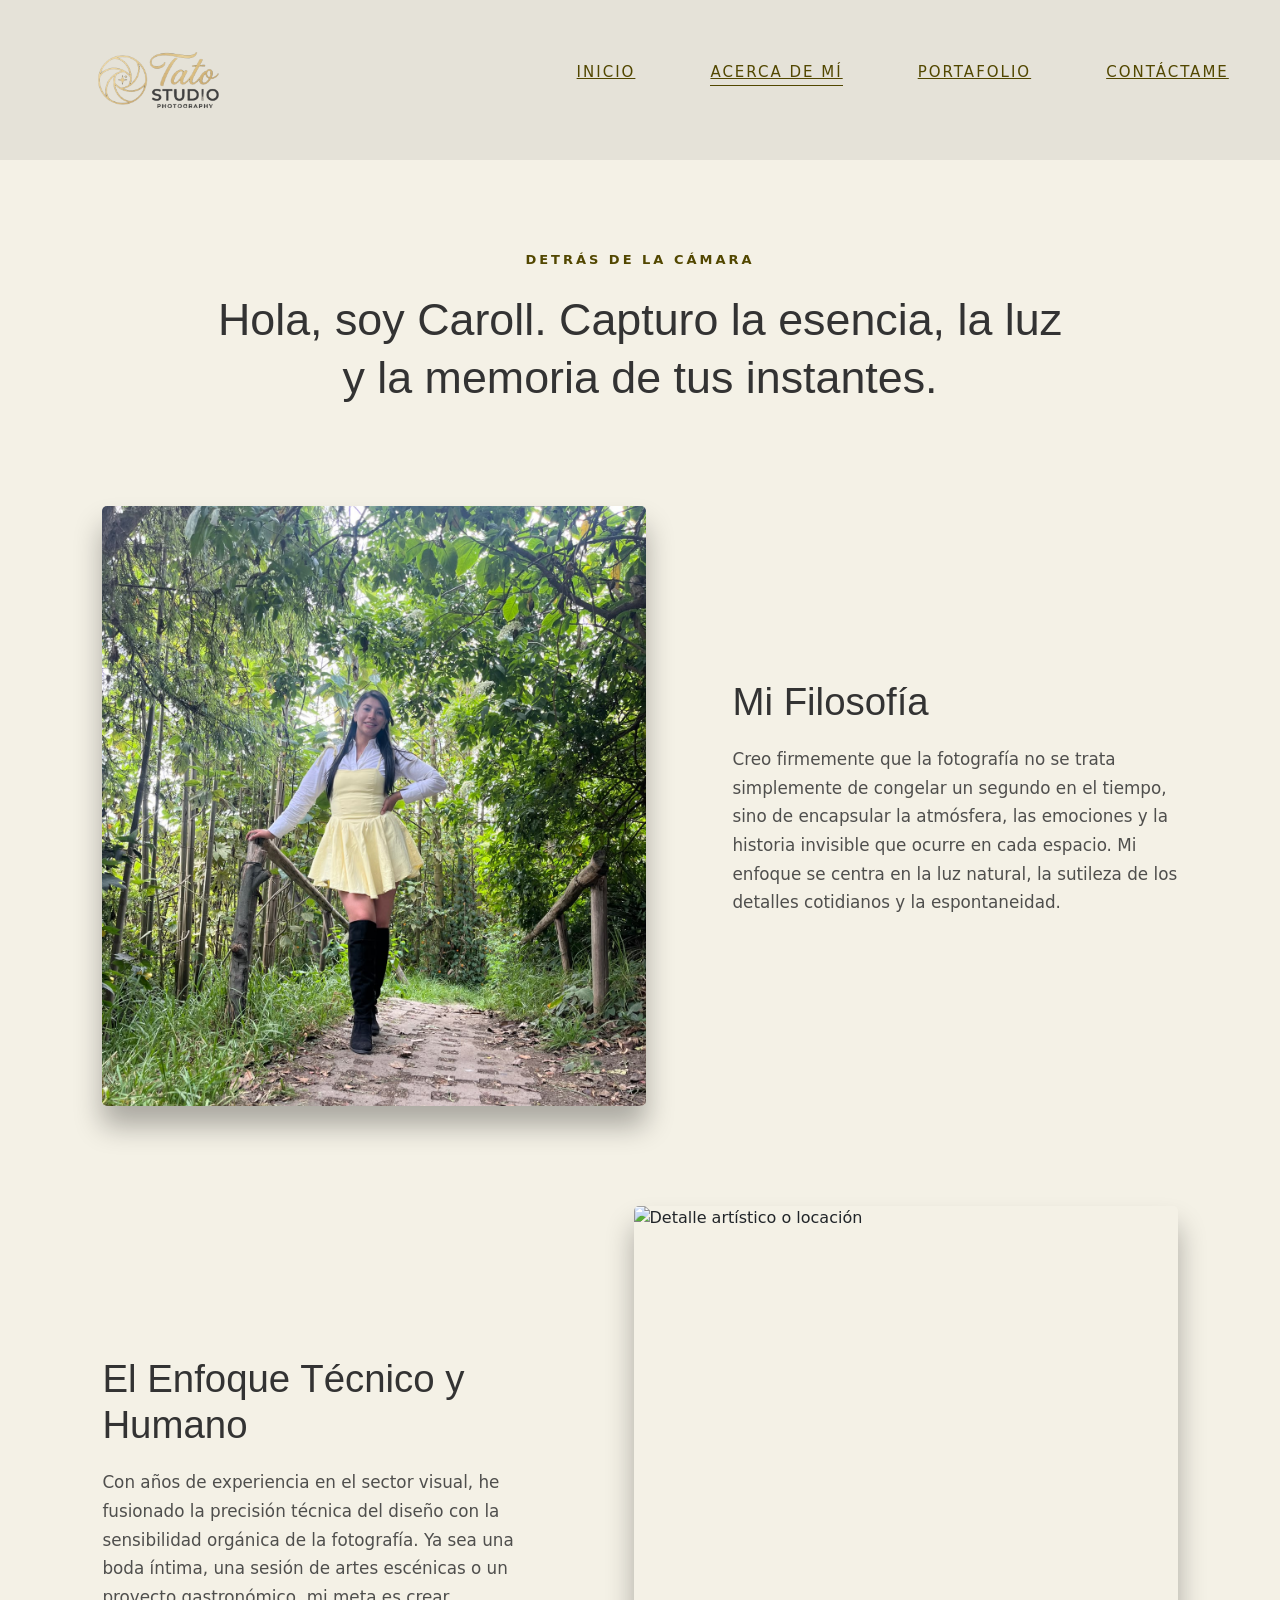
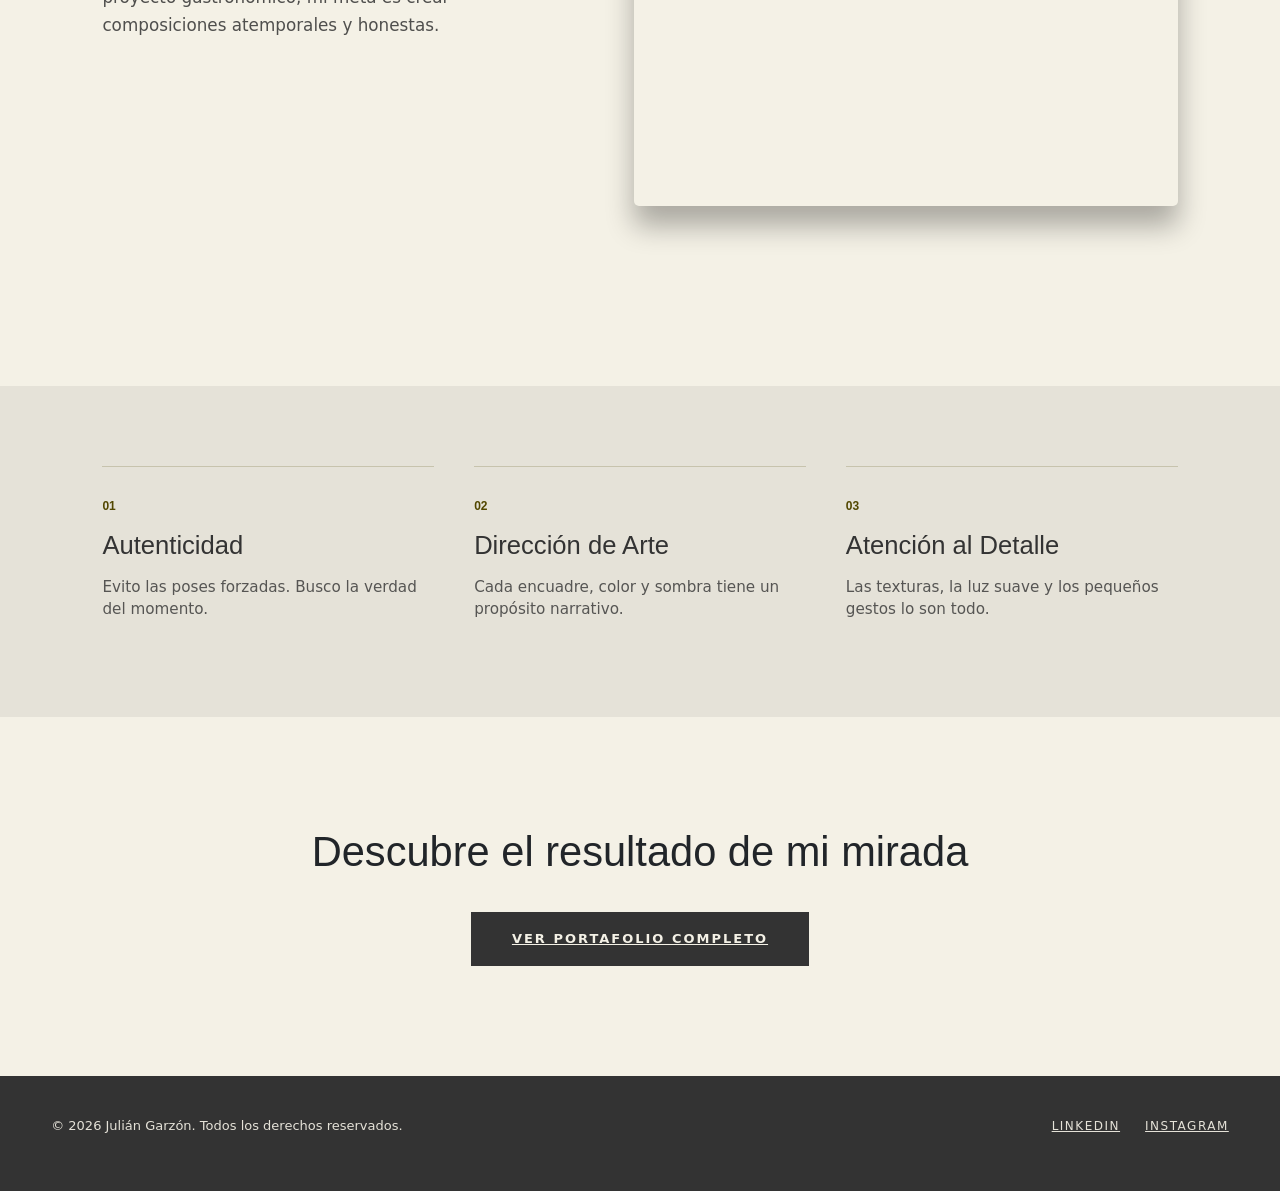
==== pages/about.html @ 3dd72773 "Primer commit - Estructura completa de TatoStudio" ====
<!DOCTYPE html>
<html lang="es">

<head>
    <meta charset="UTF-8">
    <meta name="viewport" content="width=device-width, initial-scale=1.0">
    <title>Acerca de mí - Tato Studio</title>
    <meta name="description"
        content="Conoce la historia detrás del lente en Tato Studio. Descubre la filosofía artística, enfoque y pasión de nuestra fotógrafa profesional.">
    <link rel="icon" type="image/x-icon" href="../assets/favicon.ico">
    <link rel="stylesheet" href="../styles/styles.css">
    <link href="https://cdn.jsdelivr.net/npm/bootstrap@5.3.8/dist/css/bootstrap.min.css" rel="stylesheet"
        integrity="sha384-sRIl4kxILFvY47J16cr9ZwB07vP4J8+LH7qKQnuqkuIAvNWLzeN8tE5YBujZqJLB" crossorigin="anonymous">
</head>

<body>
    <header class="main-header">
        <div class="logo">
            <a href="../index.html">
                <img src="../assets/img-tato-studio.png" alt="Tato Studio">
            </a>
        </div>
        <nav class="main-nav">
            <ul>
                <li><a href="../index.html">Inicio</a></li>
                <li><a href="about.html" class="active">Acerca de mí</a></li>
                <li><a href="portfolio.html">Portafolio</a></li>
                <li><a href="contact.html">Contáctame</a></li>
            </ul>
        </nav>
    </header>

    <main>
        <section class="about-hero">
            <span class="subtitle">Detrás de la cámara</span>
            <h1>Hola, soy Caroll. Capturo la esencia, la luz y la memoria de tus instantes.</h1>
        </section>

        <section class="about-story">
            <div class="story-block">
                <div class="story-image">
                    <img src="../assets/caroll2.jpeg" alt="Fotógrafa trabajando en el estudio">
                </div>
                <div class="story-text">
                    <h2>Mi Filosofía</h2>
                    <p>Creo firmemente que la fotografía no se trata simplemente de congelar un segundo en el tiempo, sino de encapsular la atmósfera, las emociones y la historia invisible que ocurre en cada espacio. Mi enfoque se centra en la luz natural, la sutileza de los detalles cotidianos y la espontaneidad.</p>
                </div>
            </div>

            <div class="story-block reverse">
                <div class="story-image">
                    <img src="../assets/danza.jpg" alt="Detalle artístico o locación">
                </div>
                <div class="story-text">
                    <h2>El Enfoque Técnico y Humano</h2>
                    <p>Con años de experiencia en el sector visual, he fusionado la precisión técnica del diseño con la sensibilidad orgánica de la fotografía. Ya sea una boda íntima, una sesión de artes escénicas o un proyecto gastronómico, mi meta es crear composiciones atemporales y honestas.</p>
                </div>
            </div>
        </section>

        <section class="about-manifesto">
            <div class="manifesto-item">
                <span>01</span>
                <h3>Autenticidad</h3>
                <p>Evito las poses forzadas. Busco la verdad del momento.</p>
            </div>
            <div class="manifesto-item">
                <span>02</span>
                <h3>Dirección de Arte</h3>
                <p>Cada encuadre, color y sombra tiene un propósito narrativo.</p>
            </div>
            <div class="manifesto-item">
                <span>03</span>
                <h3>Atención al Detalle</h3>
                <p>Las texturas, la luz suave y los pequeños gestos lo son todo.</p>
            </div>
        </section>

        <section class="about-cta">
            <h2>Descubre el resultado de mi mirada</h2>
            <div class="cta-buttons">
                <a href="portfolio.html" class="btn-primary">Ver Portafolio Completo</a>
            </div>
        </section>
    </main>

    <footer class="main-footer">
        <div class="footer-logo">
            <p>&copy; 2026 Julián Garzón. Todos los derechos reservados.</p>
        </div>
        <nav class="social_links">
            <ul>
                <li><a href="https://www.linkedin.com/in/caroll-molina-jerez-60795697/" target="_blank">LinkedIn</a></li>
                <li><a href="https://www.instagram.com/tato_vision_?igsh=MXIzczZtYWhrdHhmYQ==" target="_blank">Instagram</a></li>
            </ul>
        </nav>
    </footer>
</body>

</html>
---- styles/styles.css ----
@import url('https://fonts.cdnfonts.com/css/garamond-libre');
@import url('https://fonts.cdnfonts.com/css/hanken-grotesk');

:root {
    --primary-color: #F4F1E6;
    --secundary-color: #E5E2D8;
    --text-color: #333333;
    --text-menu: #524700;
    --principal-text: 'Garamond Libre', sans-serif;
    --secondary-text: 'Hanken Grotesk', sans-serif;
    --white: #ffffff;
    --black: #000000;
}

*{
    margin: 0;
    padding: 0;
    box-sizing: border-box; 
}

body {
    background-color: var(--primary-color);
    color: var(--text-color);
    font-family: var(--secondary-text);
    font-size: 16px;
    line-height: 1.6;
    overflow-x: hidden;
}

img {
    max-width: 100%;
    height: auto;
    display: block;
    object-fit: cover;
}

a {
    text-decoration: none;
    color: inherit;
    transition: all 0.3s ease;
}

/* HEADER */
.main-header {
    display: flex;
    justify-content: space-between;
    align-items: center;
    padding: 20px 4%;
    background-color: var(--secundary-color);
    position: sticky;
    top: 0;
    z-index: 1000;
}

.logo img {
    height: 120px; /* Ajusta según el tamaño real de tu logo */
    width: auto;
}

.main-nav ul {
    display: flex;
    list-style: none;
    gap: 75px;
}

.main-nav a {
    font-size: 15px;
    font-weight: 500;
    text-transform: uppercase;
    letter-spacing: 2px;
    color: var(--text-menu);
    padding: 5px 0;
    position: relative;
}

/* Animación botones */
.main-nav a::after {
    content: '';
    position: absolute;
    width: 0;
    height: 1px;
    bottom: 0;
    left: 0;
    background-color: var(--text-menu);
    transition: width 0.3s ease;
}

.main-nav a:hover::after,
.main-nav a.active::after {
    width: 100%;
}

/* CARRUSEL PRINCIPAL */
.hero-carousel {
    position: relative;
    width: 100%;
    height: 85vh; 
    background-color: var(--black);
    overflow: hidden;
}

/* Texto fijo centrado sobre las imágenes */
.carousel-overlay {
    position: absolute;
    top: 0;
    left: 0;
    width: 100%;
    height: 100%;
    display: flex;
    justify-content: center;
    align-items: center;
    background: rgba(0, 0, 0, 0.2); /* Sutil capa oscura para legibilidad */
    z-index: 10;
    pointer-events: none;
}

.carousel-overlay h1 {
    font-family: var(--principal-text);
    color: var(--white);
    font-size: 3.5rem;
    font-weight: 300;
    letter-spacing: 2px;
    text-align: center;
    text-shadow: 0 2px 10px rgba(0, 0, 0, 0.3);
    padding: 0 20px;
}

.carousel-slides {
    width: 100%;
    height: 100%;
    position: relative;
}

.carousel-slides .slide {
    position: absolute;
    width: 100%;
    height: 100%;
    opacity: 0;
    transition: opacity 1s ease-in-out;
}

.carousel-slides .slide.active {
    opacity: 1;
    position: relative;
}

.carousel-slides .slide img {
    width: 100%;
    height: 100%;
    object-fit: cover;
}

/*  SECCIÓN ACERCA DE MÍ */
.about-preview {
    display: grid;
    grid-template-columns: 1fr 1fr;
    align-items: center;
    gap: 8%;
    padding: 120px 8%;
}

.about-text h2 {
    font-family: var(--principal-text);
    font-size: 2.8rem;
    font-weight: 400;
    line-height: 1.2;
    margin-bottom: 25px;
    color: var(--text-color);
}

.about-text p {
    color: var(--text-color);
    opacity: 0.85;
    font-size: 1.25rem;
    margin-bottom: 35px;
    max-width: 800px;
}

.btn-link {
    font-size: 13px;
    text-transform: uppercase;
    letter-spacing: 2px;
    font-weight: 600;
    border-bottom: 1px solid var(--text-color);
    padding-bottom: 5px;
    color: var(--text-color);
}

.btn-link:hover {
    color: var(--text-menu);
    border-color: var(--text-menu);
}

.about-image img {
    width: 100%;
    height: 550px;
    object-fit: cover;
    box-shadow: 0px 20px 28px 0px rgba(0,0,0,0.3);
}

/*PORTAFOLIO / GALERÍA INTERACTIVA*/
.portfolio-preview {
    padding: 90px 4% 110px 4%;
    background-color: var(--secundary-color); 
}

.header-portfolio {
    display: block;
    text-transform: uppercase;
    font-size: 12px;
    letter-spacing: 3px;
    color: var(--text-menu);
    text-align: center;
    margin-bottom: 10px;
    font-weight: 600;
}

.section-title {
    font-family: var(--principal-text);
    font-size: 3rem;
    font-weight: 400;
    text-align: center;
    margin-bottom: 60px;
    color: var(--text-color);
}

/* Estructura asimétrica basada en tu esquema */
.grid-gallery {
    display: grid;
    grid-template-columns: 1.2fr 1.8fr; 
    gap: 30px;
}

.gallery-item-art, 
.gallery-item-small, 
.gallery-item-wide {
    position: relative;
    overflow: hidden;
    background-color: var(--black);
}

.grid-gallery img {
    width: 100%;
    height: 100%;
    object-fit: cover;
    transition: transform 0.6s ease, opacity 0.4s ease;
}

/* Efecto visual elegante en las imágenes */
.gallery-item-art:hover img, 
.gallery-item-small:hover img, 
.gallery-item-wide:hover img {
    transform: scale(1.03);
    opacity: 0.85;
}


.grid-gallery h3 {
    position: absolute;
    bottom: 25px;
    left: 25px;
    color: var(--white);
    font-family: var(--principal-text);
    font-size: 1.5rem;
    font-weight: 300;
    letter-spacing: 1px;
    z-index: 5;
    text-shadow: 0 2px 4px rgba(0,0,0,0.4);
}


.gallery-item-art {
    height: 830px; 
}

/* Sub-grilla para agrupar las 3 fotos derechas */
.gallery-subgrid {
    display: grid;
    grid-template-columns: 1fr 1fr;
    gap: 30px;
}

.gallery-subgrid .gallery-item-small {
    height: 400px;
}

.gallery-subgrid .gallery-item-wide {
    grid-column: span 2;
    height: 400px;
}

/*INDEX CONTACT*/
.index-contact {
    text-align: center;
    padding: 120px 20px;
    background-color: var(--primary-color);
}

.index-contact h2 {
    font-family: var(--principal-text);
    font-size: 3rem;
    font-weight: 400;
    margin-bottom: 15px;
}

.index-contact p {
    color: var(--text-color);
    opacity: 0.8;
    font-size: 1.1rem;
    margin-bottom: 40px;
}

.btn-primary {
    display: inline-block;
    background-color: var(--text-color);
    color: var(--primary-color);
    padding: 16px 40px;
    font-size: 13px;
    font-weight: 600;
    text-transform: uppercase;
    letter-spacing: 2px;
    border: 1px solid var(--text-color);
    transition: all 0.3s ease;
}

.btn-primary:hover {
    background-color: transparent;
    color: var(--text-color);
}

/* FOOTER */
.main-footer {
    display: flex;
    justify-content: space-between;
    align-items: center;
    padding: 40px 4%;
    background-color: var(--text-color);
    color: var(--secundary-color);
    font-size: 13px;
}

.social_links ul {
    display: flex;
    list-style: none;
    gap: 25px;
}

.social_links a {
    color: var(--secundary-color);
    text-transform: uppercase;
    font-size: 12px;
    letter-spacing: 1.5px;
}

.social_links a:hover {
    color: var(--white);
}

@media (max-width: 992px) {
    .about-preview {
        grid-template-columns: 1fr;
        gap: 50px;
        padding: 70px 5%;
    }
    
    .about-image img {
        height: 450px;
    }
    
    .grid-gallery {
        grid-template-columns: 1fr;
    }
    
    .gallery-item-art {
        height: 550px;
    }
}

@media (max-width: 768px) {
    .main-header {
        flex-direction: column;
        gap: 15px;
    }
    
    .carousel-overlay h1 {
        font-size: 2.2rem;
    }
    
    .section-title, .index-contact h2 {
        font-size: 2.2rem;
    }
    
    .gallery-subgrid {
        grid-template-columns: 1fr;
    }
    
    .gallery-subgrid .gallery-item-wide {
        grid-column: span 1;
    }
    
    .main-footer {
        flex-direction: column;
        gap: 20px;
        text-align: center;
    }
}

/* PAGINA ACERCA DE MI */

.about-hero {
    text-align: center;
    padding: 90px 8% 60px 8%;
    background-color: var(--primary-color);
}

.about-hero .subtitle {
    display: block;
    text-transform: uppercase;
    font-size: 13px;
    letter-spacing: 3px;
    color: var(--text-menu);
    margin-bottom: 20px;
    font-weight: 600;
}

.about-hero h1 {
    font-family: var(--principal-text);
    font-size: 2.8rem;
    font-weight: 400;
    line-height: 1.3;
    max-width: 850px;
    margin: 0 auto;
    color: var(--text-color);
}

/* Bloques de Historia Editorial (Alternados) */
.about-story {
    padding: 40px 8% 80px 8%;
    background-color: var(--primary-color);
}

.story-block {
    display: grid;
    grid-template-columns: 1.1fr 0.9fr; /* Imagen un poco más ancha que el texto */
    align-items: center;
    gap: 8%;
    margin-bottom: 100px;
}

/* Invierte el orden de las columnas usando Flexbox/Grid en el segundo bloque */
.story-block.reverse {
    grid-template-columns: 0.9fr 1.1fr;
}
.story-block.reverse .story-image {
    order: 2; /* Pasa la imagen a la derecha */
}
.story-block.reverse .story-text {
    order: 1; /* Pasa el texto a la izquierda */
}

.story-image img {
    width: 100%;
    height: 600px;
    object-fit: cover;
    border-radius: 5px;
    /*sombra suave*/
    box-shadow: 0px 20px 28px 0px rgba(0,0,0,0.3);
}

.story-text h2 {
    font-family: var(--principal-text);
    font-size: 2.4rem;
    font-weight: 400;
    margin-bottom: 20px;
    color: var(--text-color);
}

.story-text p {
    color: var(--text-color);
    opacity: 0.85;
    font-size: 1.05rem;
    line-height: 1.7;
}

/* Manifiesto / Valores Minimalistas */
.about-manifesto {
    display: grid;
    grid-template-columns: repeat(3, 1fr);
    gap: 40px;
    padding: 80px 8%;
    background-color: var(--secundary-color); /* Contraste sutil con el fondo de la historia */
}

.manifesto-item {
    position: relative;
    padding-top: 30px;
    border-top: 1px solid rgba(82, 71, 0, 0.2); /* Línea sutil usando tu color de menú */
}

.manifesto-item span {
    display: block;
    font-family: var(--secondary-text);
    font-size: 12px;
    color: var(--text-menu);
    font-weight: 600;
    margin-bottom: 15px;
}

.manifesto-item h3 {
    font-family: var(--principal-text);
    font-size: 1.6rem;
    font-weight: 400;
    margin-bottom: 15px;
    color: var(--text-color);
}

.manifesto-item p {
    font-size: 0.95rem;
    color: var(--text-color);
    opacity: 0.8;
}

/* Llamado a la Acción */
.about-cta {
    text-align: center;
    padding: 110px 20px;
    background-color: var(--primary-color);
}

.about-cta h2 {
    font-family: var(--principal-text);
    font-size: 2.6rem;
    font-weight: 400;
    margin-bottom: 35px;
}

/* RESPONSIVE ADICIONAL PARA ACERCA DE MÍ*/
@media (max-width: 992px) {
    .about-hero h1 {
        font-size: 2.2rem;
    }

    .story-block, .story-block.reverse {
        grid-template-columns: 1fr;
        gap: 40px;
        margin-bottom: 70px;
    }

    .story-block.reverse .story-image {
        order: 0;
    }
    .story-block.reverse .story-text {
        order: 0;
    }

    .story-image img {
        height: 450px;
    }

    .about-manifesto {
        grid-template-columns: 1fr;
        gap: 50px;
    }
}

@media (max-width: 576px) {
    .about-hero h1, .story-text h2, .about-cta h2 {
        font-size: 1.8rem;
    }
}

/* PORTAFOLIO */

/* Titulo portafolio*/
.portfolio-main-title {
    font-family: var(--principal-text);
    font-size: 2.8rem;
    font-weight: 600;
    line-height: 1.3;
    max-width: 1500px;
    margin: 45px auto 0 auto;
    color: var(--text-color);
}

/* Descripción portafolio */
.portfolio-description {
    font-family: var(--secondary-text);
    font-size: 1.2rem;
    line-height: 1.6;
    max-width: 1500px;
    margin: 20px auto 60px auto;
    color: var(--text-color);
}

/* Contenedor principal de la sección de categorías */
.categories-selection-section {
    padding: 40px 8% 100px 8%;
    background-color: var(--primary-color);
}

/* Grilla que alinea las tarjetas en 2 columnas (Como tu boceto) */
.categories-grid {
    display: grid;
    grid-template-columns: 1fr 1fr;
    gap: 40px;
}

/* Tarjeta individual con bordes redondeados pronunciados */
.category-card {
    cursor: pointer;
    overflow: hidden;
    border-radius: 35px; /* Las esquinas redondeadas de tu dibujo */
    height: 450px;
    box-shadow: 0 15px 35px rgba(82, 71, 0, 0.06);
    transition: transform 0.4s ease, box-shadow 0.4s ease;
}

/* La tarjeta de restaurantes se expande de lado a lado abajo */
.category-card.card-wide {
    grid-column: span 2;
    height: 350px;
}

.category-card-inner {
    position: relative;
    width: 100%;
    height: 100%;
}

.category-card img {
    width: 100%;
    height: 100%;
    object-fit: cover;
    transition: transform 0.6s ease;
}

/* Capa traslúcida oscura para que la letra blanca resalte */
.category-card-overlay {
    position: absolute;
    top: 0;
    left: 0;
    width: 100%;
    height: 100%;
    background: rgba(0, 0, 0, 0.25);
    display: flex;
    justify-content: center;
    align-items: center;
    transition: background 0.4s ease;
}

.category-card-overlay h2 {
    color: var(--white);
    font-family: var(--principal-text);
    font-size: 3rem;
    font-weight: 300;
    letter-spacing: 2px;
    text-transform: capitalize;
    text-shadow: 0 2px 10px rgba(0, 0, 0, 0.3);
}

/* Interacciones visuales sutiles (Hover) */
.category-card:hover {
    transform: translateY(-5px);
    box-shadow: 0 25px 45px rgba(82, 71, 0, 0.12);
}

.category-card:hover img {
    transform: scale(1.03);
}

.category-card:hover .category-card-overlay {
    background: rgba(0, 0, 0, 0.4);
}

/* Responsive para adaptar las tarjetas a móviles */
@media (max-width: 768px) {
    .categories-grid {
        grid-template-columns: 1fr; /* Una sola columna en celulares */
        gap: 25px;
    }
    .category-card, .category-card.card-wide {
        grid-column: span 1;
        height: 300px;
    }
    .category-card-overlay h2 {
        font-size: 2.2rem;
    }
}

/* POPUP (CON FLECHAS DE NAVEGACIÓN)*/
.gallery-popup-overlay {
    position: fixed;
    top: 0;
    left: 0;
    width: 100%;
    height: 100%;
    background-color: #0f0f0ff2; /* Fondo negro fotográfico profundo */
    z-index: 2000;
    display: flex;
    justify-content: space-between; /* Alinea Flecha Izq - Foto - Flecha Der */
    align-items: center;
    padding: 0 4%;
    opacity: 0;
    pointer-events: none;
    transition: opacity 0.4s ease;
}

.gallery-popup-overlay.show {
    opacity: 1;
    pointer-events: auto;
}

/* Contenedor central de la foto */
.popup-viewer-container {
    max-width: 75%;
    max-height: 80vh;
    display: flex;
    justify-content: center;
    align-items: center;
}

#popup-active-img {
    max-width: 100%;
    max-height: 80vh;
    object-fit: contain; /* Evita que la foto se deforme o se corte */
    box-shadow: 0 10px 40px #000000cc;
    border-radius: 4px;
}

/* Botón Cerrar (Esquina superior derecha) */
.close-popup-btn {
    position: absolute;
    top: 30px;
    right: 40px;
    background: none;
    border: none;
    font-size: 3rem;
    color: var(--primary-color);
    cursor: pointer;
    line-height: 1;
    transition: transform 0.3s ease, color 0.3s ease;
    z-index: 2010;
}

.close-popup-btn:hover {
    color: var(--white);
    transform: scale(1.1);
}

/* Estilo común para las Flechas (Izquierda y Derecha) */
.nav-popup-btn {
    background: #ffffff0d;
    border: none;
    color: var(--primary-color);
    font-size: 2.5rem;
    padding: 20px 25px;
    cursor: pointer;
    border-radius: 50%;
    transition: background 0.3s ease, color 0.3s ease;
    z-index: 2010;
    user-select: none;
}

.nav-popup-btn:hover {
    background: #ffffff26;
    color: var(--white);
}

/* Responsive para pantallas móviles */
@media (max-width: 768px) {
    .popup-viewer-container {
        max-width: 100%;
    }
    .nav-popup-btn {
        position: absolute;
        bottom: 40px; /* En móviles bajamos las flechas para que no tapen la foto */
        font-size: 2rem;
        padding: 15px 20px;
    }
    .prev-btn { left: 20%; }
    .next-btn { right: 20%; }
    .close-popup-btn { top: 20px; right: 20px; font-size: 2.5rem; }
}

/* PÁGINA CONTACTO */

.contact-main-wrapper {
    background-color: var(--primary-color);
}

/* Contenedor con la foto de fondo fija */
.contact-hero-section {
    position: relative;
    width: 100%;
    min-height: 90vh;
    background-image: url('../assets/camara.jpg'); /* imagen de fondo */
    background-size: cover;
    background-position: center;
    background-attachment: fixed; /* Mantiene la foto estática al hacer scroll */
    display: flex;
    justify-content: center;
    align-items: center;
    padding: 60px 4%;
}

/* Tarjeta efecto trasparente */
.contact-glass-container {
    display: grid;
    grid-template-columns: 1.2fr 0.8fr;
    width: 100%;
    max-width: 1100px;
    background: #f4f1e6d1; /* Fondo con transparencia */
    backdrop-filter: blur(12px); /* difumina el fondo */
    -webkit-backdrop-filter: blur(12px);
    border: 1px solid #ffffff66;
    border-radius: 24px;
    box-shadow: 0 30px 60px #00000026;
    overflow: hidden;
}

/* Bloque izquierdo del formulario */
.contact-form-block {
    padding: 50px;
    border-right: 1px solid #5247001a;
}

.contact-form-block h2 {
    font-family: var(--principal-text);
    font-size: 2.2rem;
    font-weight: 400;
    line-height: 1.3;
    margin-bottom: 8px;
    color: var(--text-color);
}

.subtitle-form {
    font-size: 0.95rem;
    color: var(--text-menu);
    margin-bottom: 35px;
    opacity: 0.8;
}

/* Grupos de inputs minimalistas*/
.input-group-custom {
    display: flex;
    flex-direction: column;
    margin-bottom: 22px;
    position: relative;
}

.input-group-custom label {
    font-size: 11px;
    text-transform: uppercase;
    letter-spacing: 1.5px;
    font-weight: 600;
    color: var(--text-menu);
    margin-bottom: 8px;
}

.input-group-custom input,
.input-group-custom select,
.input-group-custom textarea {
    background: transparent;
    border: none;
    border-bottom: 1px solid #33333333;
    padding: 10px 0;
    font-family: var(--secondary-text);
    color: var(--text-color);
    font-size: 15px;
    transition: border-color 0.3s ease;
}

.input-group-custom input:focus,
.input-group-custom select:focus,
.input-group-custom textarea:focus {
    outline: none;
    border-bottom-color: var(--text-menu);
}

/* Mensajes de error ocultos por defecto */
.input-group-custom .error-msg {
    font-size: 11px;
    color: #b93c3c;
    margin-top: 5px;
    display: none;
}

/* Clase que activa la visibilidad del error mediante JS */
.input-group-custom.invalid input,
.input-group-custom.invalid select,
.input-group-custom.invalid textarea {
    border-bottom-color: #b93c3c;
}

.input-group-custom.invalid .error-msg {
    display: block;
}

/* Botón de envío */
.btn-submit-form {
    background-color: var(--text-color);
    color: var(--primary-color);
    border: 1px solid var(--text-color);
    padding: 14px 35px;
    text-transform: uppercase;
    font-size: 12px;
    letter-spacing: 2px;
    font-weight: 600;
    cursor: pointer;
    transition: all 0.3s ease;
    margin-top: 15px;
}

.btn-submit-form:hover {
    background-color: transparent;
    color: var(--text-color);
}

/* Bloque derecho de datos fijos */
.contact-info-block {
    padding: 50px;
    display: flex;
    flex-direction: column;
    justify-content: center;
    gap: 35px;
}

.info-item span {
    display: block;
    font-size: 11px;
    text-transform: uppercase;
    letter-spacing: 2px;
    color: var(--text-menu);
    font-weight: 600;
    margin-bottom: 6px;
}

.info-item p {
    font-family: var(--principal-text);
    font-size: 1.4rem;
    color: var(--text-color);
}

.info-item small {
    color: var(--text-color);
    opacity: 0.6;
}

.contact-social-links {
    display: flex;
    gap: 20px;
    margin-top: 5px;
}

.contact-social-links a {
    font-size: 13px;
    border-bottom: 1px solid transparent;
}

.contact-social-links a:hover {
    border-bottom-color: var(--text-color);
}

/* --- Responsive de la sección --- */
@media (max-width: 850px) {
    .contact-glass-container {
        grid-template-columns: 1fr;
    }
    .contact-form-block {
        border-right: none;
        border-bottom: 1px solid #5247001a;
        padding: 35px 25px;
    }
    .contact-info-block {
        padding: 35px 25px;
        gap: 25px;
    }
}
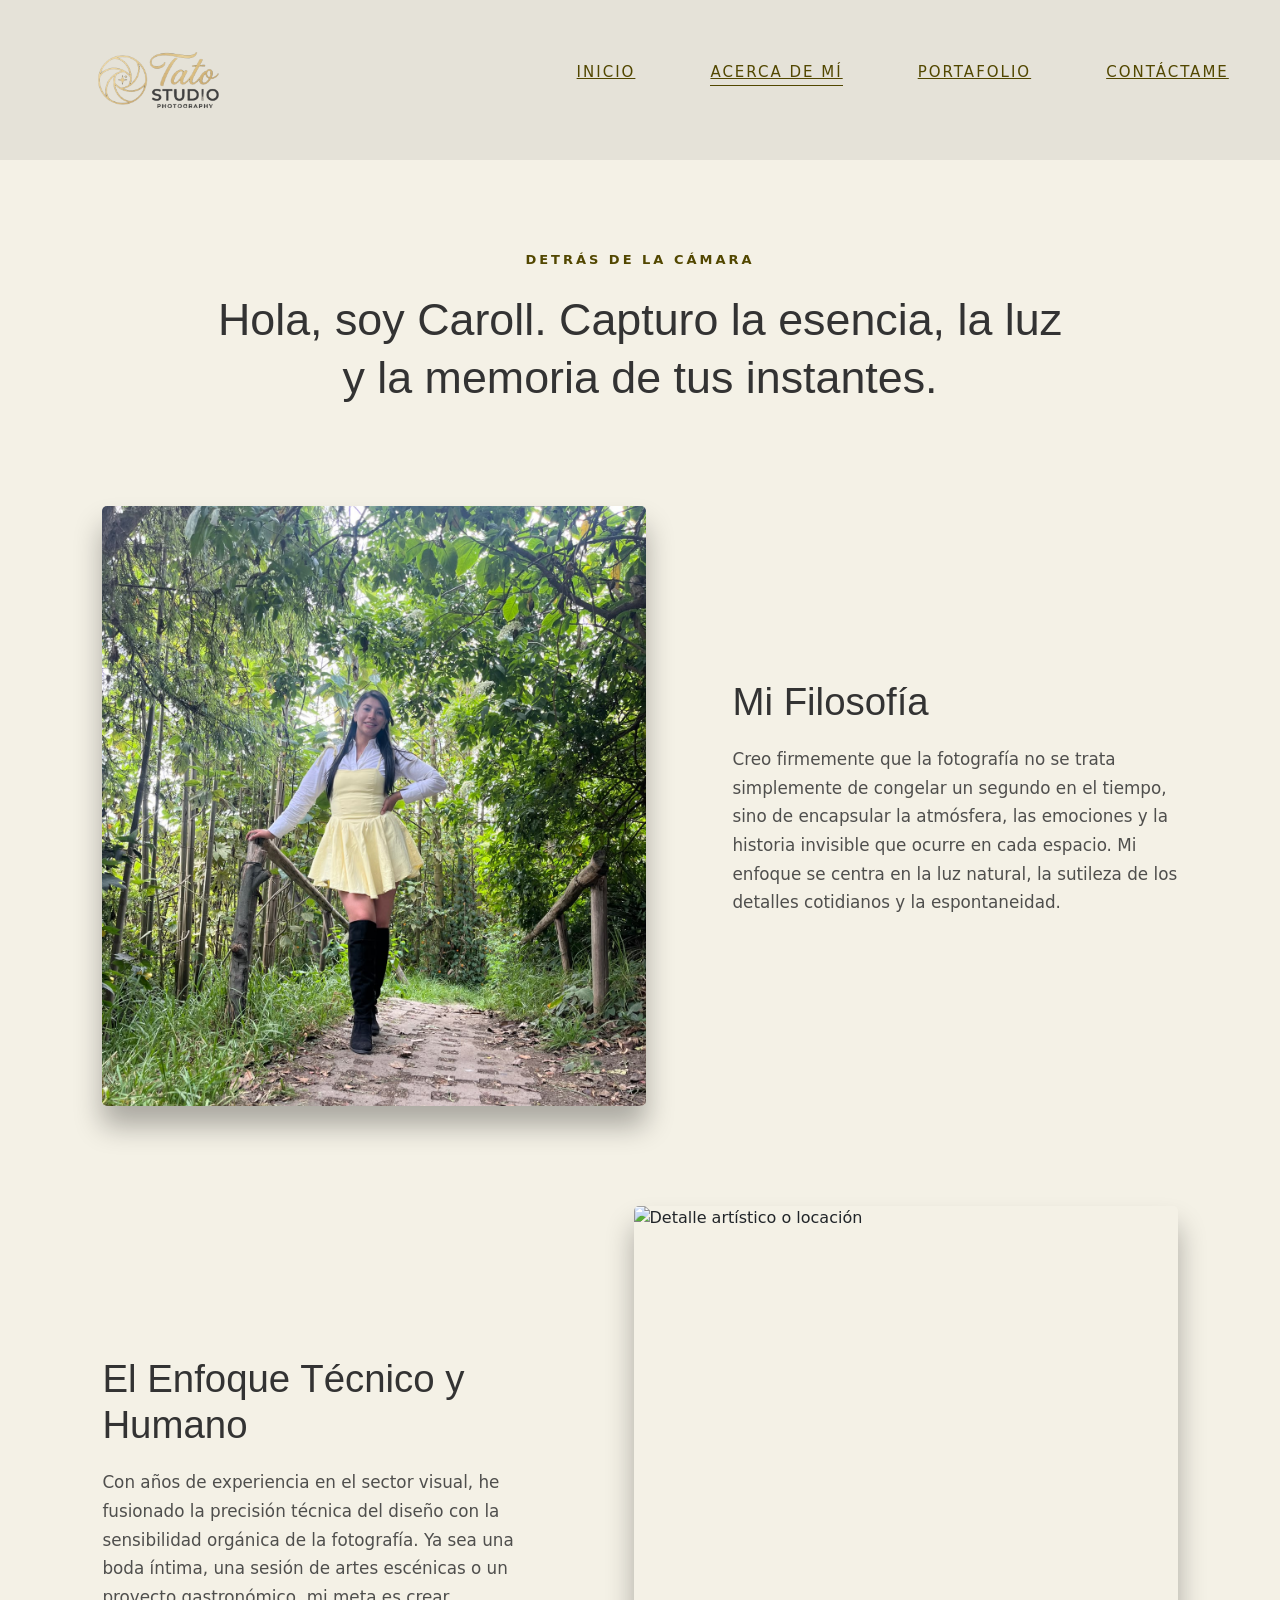
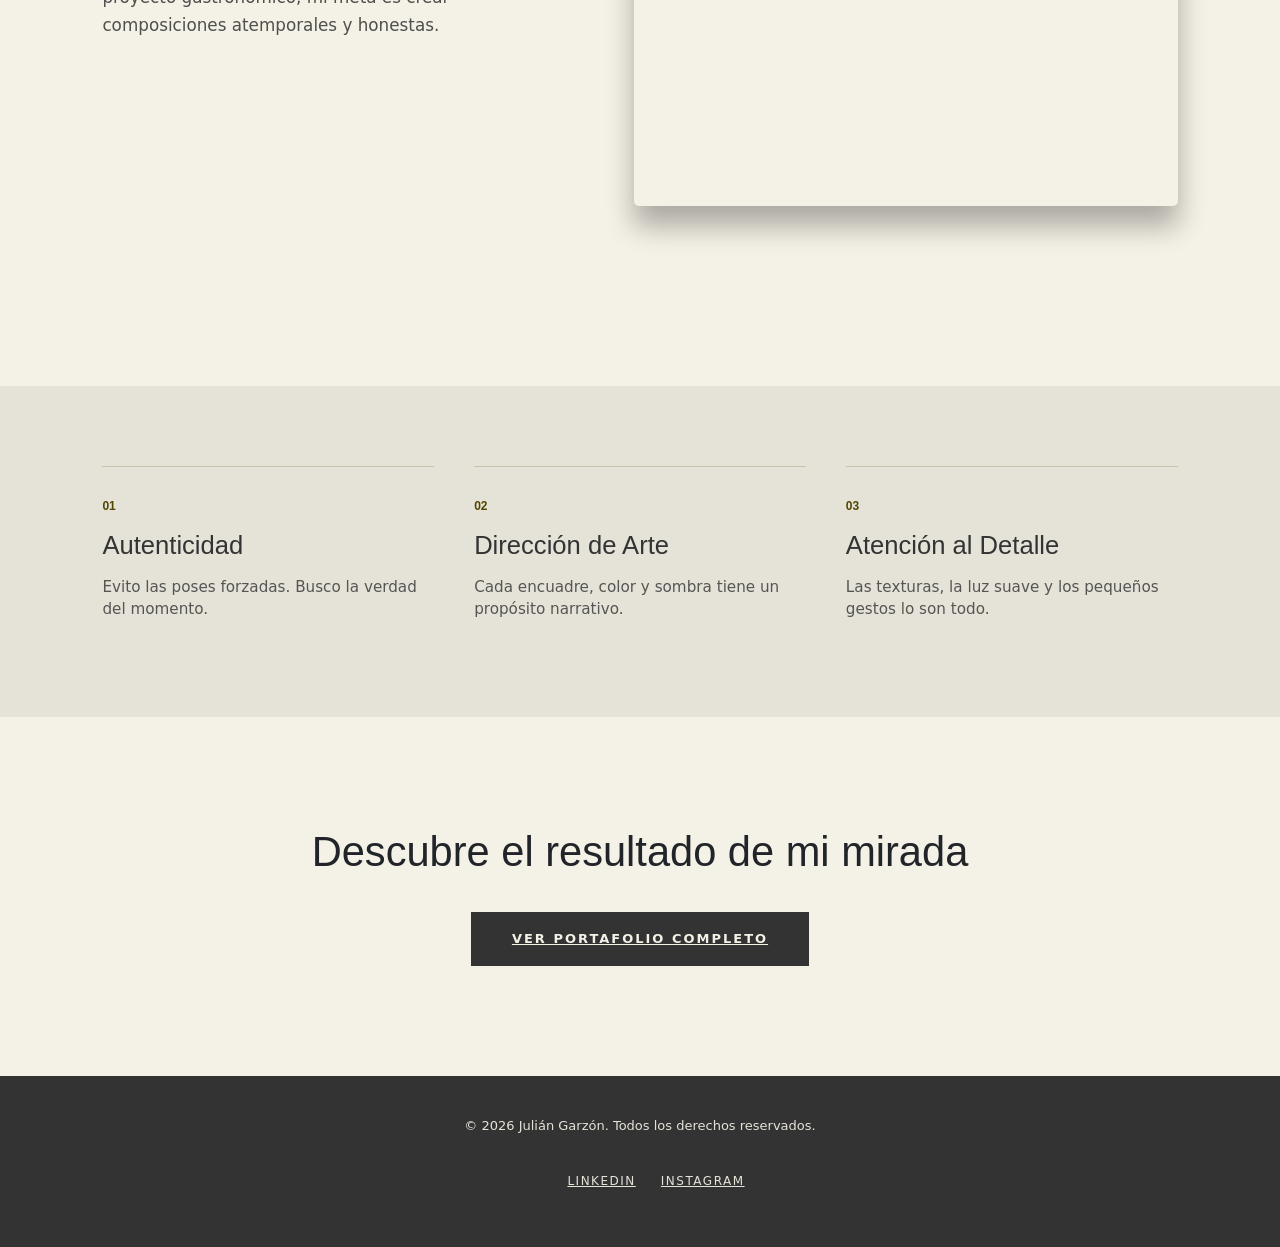
==== commit e019bc5c: "Fix: implementación menu responsive tipo hamburguesa" ====
--- a/pages/about.html
+++ b/pages/about.html
@@ -16,7 +16,7 @@
 <body>
     <header class="main-header">
         <div class="logo">
-            <a href="../index.html">
+            <a href="index.html">
                 <img src="../assets/img-tato-studio.png" alt="Tato Studio">
             </a>
         </div>
@@ -95,6 +95,7 @@
             </ul>
         </nav>
     </footer>
+    <script src="../js/menu.js"></script>
 </body>
 
 </html>
--- a/styles/styles.css
+++ b/styles/styles.css
@@ -380,7 +380,85 @@
     .main-header {
         flex-direction: column;
         gap: 15px;
-    }
+        padding: 15px 6%;
+        flex-direction: row !important; /* Mantiene logo y botón en la misma línea */
+        justify-content: space-between;
+    }
+
+    /* Ocultar el menú normal y transformarlo en cortina flotante */
+    .main-nav {
+        position: fixed;
+        top: 0;
+        right: -100%; /* Oculto completamente a la derecha */
+        width: 100%;
+        height: 100vh;
+        background-color: var(--primary-color); /* Conserva tu beige característico */
+        display: flex;
+        justify-content: center;
+        align-items: center;
+        z-index: 999;
+        transition: right 0.4s cubic-bezier(0.25, 1, 0.5, 1);
+    }
+
+    /* Cuando el menú tenga la clase .open, se desliza hacia la pantalla */
+    .main-nav.open {
+        right: 0;
+    }
+
+    .main-nav ul {
+        flex-direction: column; /* Apila los enlaces de arriba a abajo */
+        align-items: center;
+        gap: 40px;
+    }
+
+    .main-nav a {
+        font-size: 20px; /* Letra más grande para facilitar el toque táctil */
+        color: var(--text-color);
+    }
+
+    /* --- DISEÑO DEL BOTÓN HAMBURGUESA --- */
+    .menu-toggle {
+        display: flex;
+        flex-direction: column;
+        justify-content: space-between;
+        width: 30px;
+        height: 21px;
+        background: none;
+        border: none;
+        cursor: pointer;
+        z-index: 1000; /* Siempre por encima de la cortina */
+        padding: 0;
+    }
+
+    .menu-toggle span {
+        width: 100%;
+        height: 2px;
+        background-color: var(--text-menu);
+        transition: all 0.3s ease;
+        transform-origin: left center;
+    }
+
+    /* Animación matemática para transformar las 3 líneas en una "X" al abrir */
+    .menu-toggle.active span:nth-child(1) {
+        transform: rotate(45deg) translateY(-2px);
+    }
+
+    .menu-toggle.active span:nth-child(2) {
+        opacity: 0;
+        transform: scale(0);
+    }
+
+    .menu-toggle.active span:nth-child(3) {
+        transform: rotate(-45deg) translateY(2px);
+    }
+}
+
+/* Ocultar el botón hamburguesa por defecto en pantallas de escritorio */
+@media (min-width: 769px) {
+    .menu-toggle {
+        display: none;
+    }
+}
     
     .carousel-overlay h1 {
         font-size: 2.2rem;
@@ -403,7 +481,7 @@
         gap: 20px;
         text-align: center;
     }
-}
+
 
 /* PAGINA ACERCA DE MI */
 
